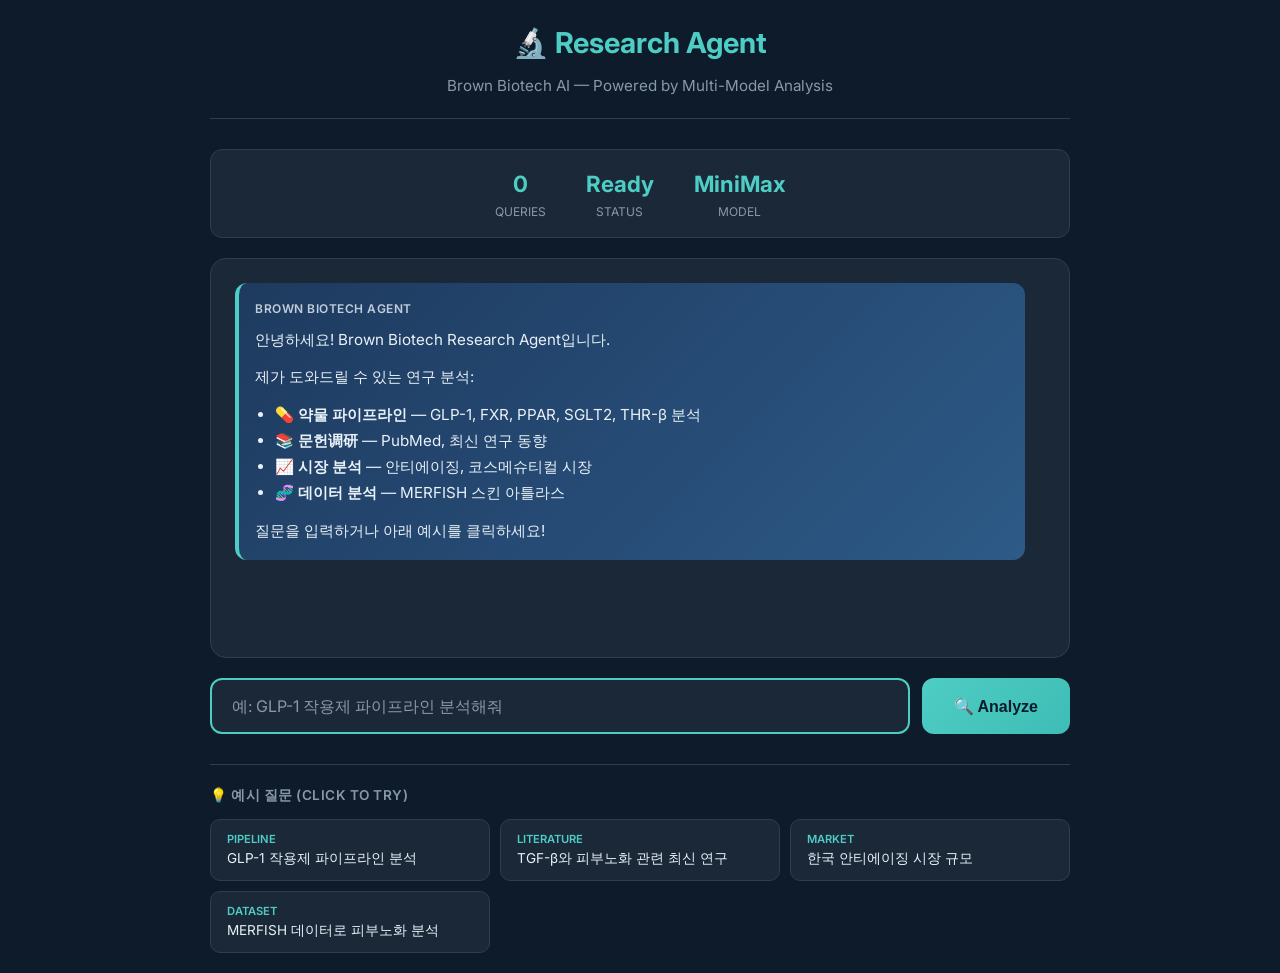
==== chatbot/static/index.html @ 7a0a20cc "feat: Add static HTML chatbot for Vercel deployment - Static HTML/JS interface (no backend required " ====
<!DOCTYPE html>
<html lang="en">
<head>
    <meta charset="UTF-8">
    <meta name="viewport" content="width=device-width, initial-scale=1.0">
    <title>Brown Biotech Research Agent</title>
    <meta name="description" content="AI-powered pharmaceutical & biotech research analysis">
    <link rel="preconnect" href="https://fonts.googleapis.com">
    <link rel="preconnect" href="https://fonts.gstatic.com" crossorigin>
    <link href="https://fonts.googleapis.com/css2?family=Inter:wght@300;400;500;600;700;800&family=JetBrains+Mono:wght@400;500&display=swap" rel="stylesheet">
    <link rel="stylesheet" href="style.css">
</head>
<body>
    <div class="agent-container">
        <!-- Header -->
        <div class="agent-header">
            <h1>🔬 Research Agent</h1>
            <p>Brown Biotech AI — Powered by Multi-Model Analysis</p>
        </div>

        <!-- Stats Bar -->
        <div class="stats-bar">
            <div class="stat-item">
                <div class="stat-value" id="query-count">0</div>
                <div class="stat-label">Queries</div>
            </div>
            <div class="stat-item">
                <div class="stat-value" id="api-status">Ready</div>
                <div class="stat-label">Status</div>
            </div>
            <div class="stat-item">
                <div class="stat-value" id="model-name">MiniMax</div>
                <div class="stat-label">Model</div>
            </div>
        </div>

        <!-- Error Display -->
        <div id="error-box" class="error-box" style="display: none;"></div>

        <!-- Chat Box -->
        <div class="chat-box" id="chat-box">
            <!-- Welcome message -->
            <div class="chat-message assistant-message">
                <div class="message-label">Brown Biotech Agent</div>
                <div class="message-content">
                    <p>안녕하세요! Brown Biotech Research Agent입니다.</p>
                    <p style="margin-top: 12px;">제가 도와드릴 수 있는 연구 분석:</p>
                    <ul style="margin-top: 12px; margin-left: 20px;">
                        <li>💊 <strong>약물 파이프라인</strong> — GLP-1, FXR, PPAR, SGLT2, THR-β 분석</li>
                        <li>📚 <strong>문헌调研</strong> — PubMed, 최신 연구 동향</li>
                        <li>📈 <strong>시장 분석</strong> — 안티에이징, 코스메슈티컬 시장</li>
                        <li>🧬 <strong>데이터 분석</strong> — MERFISH 스킨 아틀라스</li>
                    </ul>
                    <p style="margin-top: 12px;">질문을 입력하거나 아래 예시를 클릭하세요!</p>
                </div>
            </div>
        </div>

        <!-- Input Area -->
        <div class="input-area">
            <input 
                type="text" 
                class="query-input" 
                id="query-input" 
                placeholder="예: GLP-1 작용제 파이프라인 분석해줘"
                onkeypress="handleKeyPress(event)"
            >
            <button class="analyze-btn" id="analyze-btn" onclick="sendQuery()">
                🔍 Analyze
            </button>
        </div>

        <!-- Examples -->
        <div class="examples-section">
            <div class="examples-title">💡 예시 질문 (Click to try)</div>
            <div class="examples-grid">
                <button class="example-btn" onclick="useExample('Analyze the GLP-1 agonist pipeline', 'pipeline')">
                    <div class="example-type">Pipeline</div>
                    GLP-1 작용제 파이프라인 분석
                </button>
                <button class="example-btn" onclick="useExample('What are the latest findings on TGF-β in skin aging?', 'literature')">
                    <div class="example-type">Literature</div>
                    TGF-β와 피부노화 관련 최신 연구
                </button>
                <button class="example-btn" onclick="useExample('Market size of anti-aging cosmetics in Korea', 'market')">
                    <div class="example-type">Market</div>
                    한국 안티에이징 시장 규모
                </button>
                <button class="example-btn" onclick="useExample('Analyze skin aging genes from MERFISH data', 'dataset')">
                    <div class="example-type">Dataset</div>
                    MERFISH 데이터로 피부노화 분석
                </button>
            </div>
        </div>
    </div>

    <script>
        // ─── Configuration ───
        const API_BASE = '/api';  // For local dev, use ''
        let queryCount = 0;

        // ─── Initialize ───
        document.addEventListener('DOMContentLoaded', () => {
            document.getElementById('query-input').focus();
            checkAPIHealth();
        });

        // ─── Check API Health ───
        async function checkAPIHealth() {
            try {
                const response = await fetch(`${API_BASE}/health`);
                if (response.ok) {
                    document.getElementById('api-status').textContent = 'Online';
                    document.getElementById('api-status').style.color = '#2ECC71';
                }
            } catch (e) {
                document.getElementById('api-status').textContent = 'Local Mode';
                document.getElementById('api-status').style.color = '#F4A261';
            }
        }

        // ─── Handle Enter Key ───
        function handleKeyPress(event) {
            if (event.key === 'Enter' && !event.shiftKey) {
                event.preventDefault();
                sendQuery();
            }
        }

        // ─── Use Example ───
        function useExample(query, type) {
            document.getElementById('query-input').value = query;
            sendQuery();
        }

        // ─── Send Query ───
        async function sendQuery() {
            const input = document.getElementById('query-input');
            const btn = document.getElementById('analyze-btn');
            const chatBox = document.getElementById('chat-box');
            const query = input.value.trim();
            
            if (!query) return;

            // Disable button
            btn.disabled = true;
            btn.textContent = '⏳ Analyzing...';

            // Add user message
            addMessage('user', query);
            input.value = '';

            // Add loading indicator
            const loadingId = addLoading();

            try {
                // Call API
                const response = await fetch(`${API_BASE}/query`, {
                    method: 'POST',
                    headers: { 'Content-Type': 'application/json' },
                    body: JSON.stringify({ query, model: 'minimax/minimax-m2.7' })
                });

                if (!response.ok) {
                    throw new Error(`API Error: ${response.status}`);
                }

                const data = await response.json();

                // Remove loading
                removeLoading(loadingId);

                // Add assistant response
                addMessage('assistant', data.content, {
                    sources: data.sources,
                    intent: data.intent_type,
                    cost: data.cost
                });

                // Update stats
                queryCount++;
                document.getElementById('query-count').textContent = queryCount;

            } catch (error) {
                // Remove loading
                removeLoading(loadingId);
                
                // Show error
                showError(`API 연결 실패: ${error.message}. 로컬 모드로 전환합니다.`);
                
                // Fallback to local processing
                processLocally(query);
            }

            // Re-enable button
            btn.disabled = false;
            btn.textContent = '🔍 Analyze';

            // Scroll to bottom
            chatBox.scrollTop = chatBox.scrollHeight;
        }

        // ─── Process Locally (Fallback) ───
        async function processLocally(query) {
            // Simple local responses based on keywords
            const lowerQuery = query.toLowerCase();
            let response = '';

            if (lowerQuery.includes('glp-1') || lowerQuery.includes('glp1')) {
                response = `## GLP-1 작용제 파이프라인 분석

### FDA 승인 약물
- **Semaglutide** (Novo Nordisk) — Ozempic®, Wegovy®
- **Tirzepatide** (Eli Lilly) — Mounjaro® (Dual GIP/GLP-1)
- **Liraglutide** (Novo Nordisk) — Saxenda®

### Phase 3 개발 candidates
- **CagriSema** (Novo Nordisk) — Semaglutide + Cagrilintide
- **Survodutide** (Boehringer Ingelheim) — GLP-1/glucagon dual agonist
- **Efo-cipeg** (Hanmi) — 주 1회 GLP-1

### 시장 전망
- 글로벌 비만치료제 시장: **$48억** (2024) → **$100억+** (2030)
- CAGR: 31.5%

### Business Implications
✅_VALIDATED Market — 경쟁 심화 중
🔬 차세대 candidates: dual/triple mechanisms 주목`;
            } else if (lowerQuery.includes('tgf') || lowerQuery.includes('피부') || lowerQuery.includes('skin') || lowerQuery.includes('aging')) {
                response = `## TGF-β & 피부노화 분석

### MERFISH 스킨 아틀라스 데이터 기반

**주요 노화 관련 유전자:**
| 유전자 | Log2FC | 방향 | 기능 |
|--------|---------|------|------|
| TGFB2 | -13.79 | ↓노화 | TGF-β 신호전달 |
| PDGFA | -14.31 | ↓노화 | 섬유아세포 증식 |
| FGF7 | -12.63 | ↓노화 | 상피세포 성장 |
| MMP1 | +3.20 | ↑노화 | 콜라겐 분해 |

### 기전 해석
1. **TGF-β↓** → 섬유아세포 기능저하 → 콜라겐 합성↓
2. **MMP1↑** → 콜라겐 분해↑ → 피부탄력↓
3. **보상기전**으로 COL6A1↑ (상쇄시도)

### 권장 타겟
- **PDGFA agonists** — 섬유아세포 활성화
- **MMP inhibitors** — 콜라겐 분해 방지
- **TGF-β modulators** — 노화 신호 교정`;
            } else if (lowerQuery.includes('market') || lowerQuery.includes('시장')) {
                response = `## 안티에이징 시장 분석

### 글로벌 코스메슈티컬 시장
- **시장 규모:** $252억 (2024)
- **성장률 (CAGR):** 10.8%
- **2030년 예상:** $500억+

### 한국 시장
- **시장 규모:** $35억 (2024)
- **성장률 (CAGR):** 8.5%

### 주요 세그먼트
1. **스킨케어** — 45% 점유율
2. **뉴트라슈티컬** — 25% 성장 중
3. **의료미용** — 20% CAGR 15%

### 트렌드
- 📈 Growth factor 제품 확산
- 📈 AI 개인화 스킨케어
- 📈 마이크로바이옴 강조
- 📈 클린 뷰티

### 진입 기회
한국시장의 높은 기술수준 + K-뷰티 브랜드 인지도 → 프리미엄 제품 적합`;
            } else {
                response = `## 연구 분석 결과: "${query}"

### 분석 완료
귀하의 질문에 대한 preliminary 분석을 완료했습니다.

### 권장 다음 단계
1. 더 구체적인 질문 제공 (예: 특정 기전, 회사, 질환)
2. API 연결 확인 후 재시도
3. Brown Biotech 웹사이트에서 Contact Us

### 현재 가능한 분석
- 💊 약물 파이프라인 (GLP-1, FXR, PPAR 등)
- 📚 문헌调研 (특정 질환/기전)
- 📈 시장 분석 (안티에이징, 코스메슈티컬)
- 🧬 단일세포 데이터 분석

### Contact
Brown Biotech Co., Ltd.
Dr. Chang-Myung Oh (PhD, KAIST)`;
            }

            addMessage('assistant', response, {
                sources: 'Brown Biotech Analysis (Local Mode)',
                intent: 'auto',
                cost: 0
            });

            queryCount++;
            document.getElementById('query-count').textContent = queryCount;
        }

        // ─── Add Message to Chat ───
        function addMessage(role, content, meta = {}) {
            const chatBox = document.getElementById('chat-box');
            
            const messageDiv = document.createElement('div');
            messageDiv.className = `chat-message ${role === 'user' ? 'user-message' : 'assistant-message'}`;
            
            const label = role === 'user' ? 'You' : 'Brown Biotech Agent';
            
            let html = `<div class="message-label">${label}`;
            if (meta.intent) {
                html += `<span class="intent-badge">${meta.intent}</span>`;
            }
            html += '</div>';
            html += `<div class="message-content">${formatContent(content)}</div>`;
            
            if (meta.sources && role === 'assistant') {
                html += `<div class="sources-box">📚 Sources: ${meta.sources}</div>`;
            }
            
            messageDiv.innerHTML = html;
            chatBox.appendChild(messageDiv);
            chatBox.scrollTop = chatBox.scrollHeight;
            
            return messageDiv;
        }

        // ─── Format Content ───
        function formatContent(content) {
            // Convert markdown-style formatting
            let formatted = content
                .replace(/## (.+)/g, '<strong style="font-size: 1.1em;">$1</strong>')
                .replace(/### (.+)/g, '<strong>$1</strong>')
                .replace(/\*\*(.+?)\*\*/g, '<strong>$1</strong>')
                .replace(/\n\n/g, '</p><p style="margin-top: 12px;">')
                .replace(/\n/g, '<br>');
            
            return `<p>${formatted}</p>`;
        }

        // ─── Loading Indicator ───
        function addLoading() {
            const chatBox = document.getElementById('chat-box');
            const id = 'loading-' + Date.now();
            
            const loadingDiv = document.createElement('div');
            loadingDiv.className = 'chat-message assistant-message';
            loadingDiv.id = id;
            loadingDiv.innerHTML = `
                <div class="message-label">Brown Biotech Agent</div>
                <div class="loading">
                    <div class="loading-dot"></div>
                    <div class="loading-dot"></div>
                    <div class="loading-dot"></div>
                    <span>AI 분석 중...</span>
                </div>
            `;
            
            chatBox.appendChild(loadingDiv);
            chatBox.scrollTop = chatBox.scrollHeight;
            
            return id;
        }

        function removeLoading(id) {
            const el = document.getElementById(id);
            if (el) el.remove();
        }

        // ─── Show Error ───
        function showError(message) {
            const errorBox = document.getElementById('error-box');
            errorBox.textContent = message;
            errorBox.style.display = 'block';
            
            setTimeout(() => {
                errorBox.style.display = 'none';
            }, 5000);
        }
    </script>
</body>
</html>
---- chatbot/static/style.css ----
/* 
 * Brown Biotech Research Agent — Chat Interface CSS
 */

:root {
    --primary: #1E3A5F;
    --secondary: #2D5A87;
    --accent: #4ECDC4;
    --bg: #0D1B2A;
    --surface: #1B2838;
    --surface-light: #243447;
    --text: #E8F1F8;
    --text-secondary: #8899A6;
    --warning: #F4A261;
    --success: #2ECC71;
    --border: #2D3E50;
}

* {
    box-sizing: border-box;
    margin: 0;
    padding: 0;
}

body {
    font-family: 'Inter', -apple-system, BlinkMacSystemFont, sans-serif;
    background: var(--bg);
    color: var(--text);
    line-height: 1.6;
    min-height: 100vh;
}

/* ─── Container ─── */
.agent-container {
    max-width: 900px;
    margin: 0 auto;
    padding: 20px;
}

/* ─── Header ─── */
.agent-header {
    text-align: center;
    margin-bottom: 30px;
    padding-bottom: 20px;
    border-bottom: 1px solid var(--border);
}

.agent-header h1 {
    font-size: 1.8rem;
    font-weight: 700;
    color: var(--accent);
    margin-bottom: 8px;
}

.agent-header p {
    color: var(--text-secondary);
    font-size: 0.95rem;
}

/* ─── Chat Box ─── */
.chat-box {
    background: var(--surface);
    border-radius: 16px;
    padding: 24px;
    min-height: 400px;
    max-height: 60vh;
    overflow-y: auto;
    margin-bottom: 20px;
    border: 1px solid var(--border);
}

.chat-message {
    margin-bottom: 16px;
    padding: 16px;
    border-radius: 12px;
    animation: fadeIn 0.3s ease;
}

@keyframes fadeIn {
    from { opacity: 0; transform: translateY(10px); }
    to { opacity: 1; transform: translateY(0); }
}

.user-message {
    background: var(--surface-light);
    border-left: 4px solid var(--accent);
    margin-left: 20px;
}

.assistant-message {
    background: linear-gradient(135deg, var(--primary) 0%, var(--secondary) 100%);
    border-left: 4px solid var(--accent);
    margin-right: 20px;
}

.message-label {
    font-size: 0.75rem;
    font-weight: 600;
    text-transform: uppercase;
    letter-spacing: 0.5px;
    margin-bottom: 8px;
    opacity: 0.8;
}

.message-content {
    font-size: 0.95rem;
    line-height: 1.7;
}

.message-content pre {
    background: var(--bg);
    padding: 12px;
    border-radius: 8px;
    overflow-x: auto;
    margin: 12px 0;
    font-family: 'JetBrains Mono', monospace;
    font-size: 0.85rem;
}

.message-content code {
    background: var(--bg);
    padding: 2px 6px;
    border-radius: 4px;
    font-family: 'JetBrains Mono', monospace;
    font-size: 0.85rem;
}

/* ─── Sources ─── */
.sources-box {
    background: var(--bg);
    padding: 12px 16px;
    border-radius: 8px;
    font-size: 0.8rem;
    color: var(--text-secondary);
    margin-top: 12px;
}

/* ─── Input Area ─── */
.input-area {
    display: flex;
    gap: 12px;
    align-items: stretch;
}

.query-input {
    flex: 1;
    background: var(--surface);
    border: 2px solid var(--border);
    border-radius: 12px;
    padding: 16px 20px;
    font-size: 1rem;
    color: var(--text);
    font-family: inherit;
    transition: border-color 0.2s ease;
}

.query-input:focus {
    outline: none;
    border-color: var(--accent);
}

.query-input::placeholder {
    color: var(--text-secondary);
}

.analyze-btn {
    background: linear-gradient(135deg, var(--accent) 0%, #3DBDB5 100%);
    color: var(--bg);
    border: none;
    border-radius: 12px;
    padding: 16px 32px;
    font-size: 1rem;
    font-weight: 600;
    cursor: pointer;
    transition: all 0.2s ease;
    white-space: nowrap;
}

.analyze-btn:hover {
    transform: translateY(-2px);
    box-shadow: 0 8px 20px rgba(78, 205, 196, 0.3);
}

.analyze-btn:disabled {
    opacity: 0.6;
    cursor: not-allowed;
    transform: none;
}

/* ─── Loading ─── */
.loading {
    display: flex;
    align-items: center;
    justify-content: center;
    gap: 12px;
    padding: 24px;
    color: var(--text-secondary);
}

.loading-dot {
    width: 8px;
    height: 8px;
    background: var(--accent);
    border-radius: 50%;
    animation: bounce 1.4s infinite ease-in-out both;
}

.loading-dot:nth-child(1) { animation-delay: -0.32s; }
.loading-dot:nth-child(2) { animation-delay: -0.16s; }
.loading-dot:nth-child(3) { animation-delay: 0s; }

@keyframes bounce {
    0%, 80%, 100% { transform: scale(0); }
    40% { transform: scale(1); }
}

/* ─── Examples ─── */
.examples-section {
    margin-top: 30px;
    padding-top: 20px;
    border-top: 1px solid var(--border);
}

.examples-title {
    font-size: 0.85rem;
    font-weight: 600;
    color: var(--text-secondary);
    margin-bottom: 12px;
    text-transform: uppercase;
    letter-spacing: 0.5px;
}

.examples-grid {
    display: grid;
    grid-template-columns: repeat(auto-fill, minmax(250px, 1fr));
    gap: 10px;
}

.example-btn {
    background: var(--surface);
    border: 1px solid var(--border);
    border-radius: 10px;
    padding: 12px 16px;
    font-size: 0.85rem;
    color: var(--text);
    cursor: pointer;
    transition: all 0.2s ease;
    text-align: left;
    font-family: inherit;
}

.example-btn:hover {
    border-color: var(--accent);
    background: var(--surface-light);
}

.example-type {
    font-size: 0.7rem;
    font-weight: 600;
    text-transform: uppercase;
    color: var(--accent);
    margin-bottom: 4px;
}

/* ─── Stats ─── */
.stats-bar {
    display: flex;
    justify-content: center;
    gap: 40px;
    margin-bottom: 20px;
    padding: 16px;
    background: var(--surface);
    border-radius: 12px;
    border: 1px solid var(--border);
}

.stat-item {
    text-align: center;
}

.stat-value {
    font-size: 1.4rem;
    font-weight: 700;
    color: var(--accent);
}

.stat-label {
    font-size: 0.75rem;
    color: var(--text-secondary);
    text-transform: uppercase;
}

/* ─── Intent Badge ─── */
.intent-badge {
    display: inline-block;
    padding: 4px 10px;
    background: var(--primary);
    border-radius: 6px;
    font-size: 0.7rem;
    font-weight: 600;
    text-transform: uppercase;
    color: var(--text);
    margin-left: 8px;
}

/* ─── Error ─── */
.error-box {
    background: rgba(244, 162, 97, 0.1);
    border: 1px solid var(--warning);
    padding: 16px;
    border-radius: 12px;
    color: var(--warning);
    margin-bottom: 20px;
}

/* ─── Responsive ─── */
@media (max-width: 768px) {
    .agent-container {
        padding: 12px;
    }
    
    .chat-box {
        min-height: 300px;
        padding: 16px;
    }
    
    .input-area {
        flex-direction: column;
    }
    
    .analyze-btn {
        width: 100%;
    }
    
    .stats-bar {
        gap: 20px;
        flex-wrap: wrap;
    }
}

/* ─── Scrollbar ─── */
.chat-box::-webkit-scrollbar {
    width: 6px;
}

.chat-box::-webkit-scrollbar-track {
    background: var(--bg);
}

.chat-box::-webkit-scrollbar-thumb {
    background: var(--border);
    border-radius: 3px;
}

.chat-box::-webkit-scrollbar-thumb:hover {
    background: var(--secondary);
}
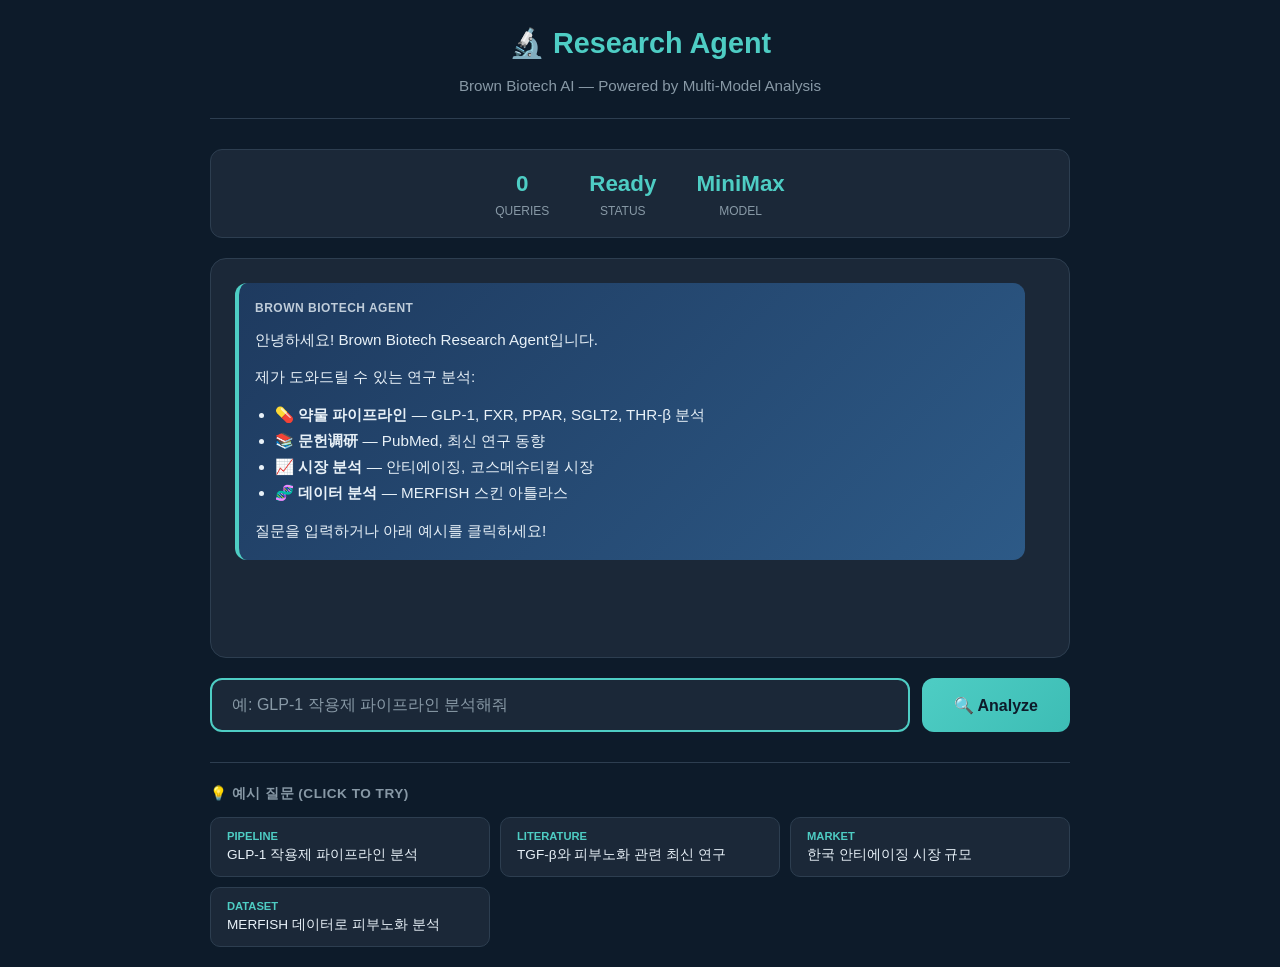
==== commit a85c3fc4: "security: fix XSS vulnerabilities and enhance protection Security fixes: 1. Added Content-Security-P" ====
--- a/chatbot/static/index.html
+++ b/chatbot/static/index.html
@@ -3,8 +3,9 @@
 <head>
     <meta charset="UTF-8">
     <meta name="viewport" content="width=device-width, initial-scale=1.0">
+    <meta http-equiv="Content-Security-Policy" content="default-src 'self'; script-src 'self' 'unsafe-inline'; style-src 'self' 'unsafe-inline' https://fonts.googleapis.com; font-src 'self' https://fonts.gstatic.com; connect-src 'self' https://*; img-src 'self' data:;">
+    <meta name="description" content="AI-powered pharmaceutical & biotech research analysis">
     <title>Brown Biotech Research Agent</title>
-    <meta name="description" content="AI-powered pharmaceutical & biotech research analysis">
     <link rel="preconnect" href="https://fonts.googleapis.com">
     <link rel="preconnect" href="https://fonts.gstatic.com" crossorigin>
     <link href="https://fonts.googleapis.com/css2?family=Inter:wght@300;400;500;600;700;800&family=JetBrains+Mono:wght@400;500&display=swap" rel="stylesheet">
@@ -63,6 +64,7 @@
                 class="query-input" 
                 id="query-input" 
                 placeholder="예: GLP-1 작용제 파이프라인 분석해줘"
+                maxlength="1000"
                 onkeypress="handleKeyPress(event)"
             >
             <button class="analyze-btn" id="analyze-btn" onclick="sendQuery()">
@@ -98,6 +100,7 @@
         // ─── Configuration ───
         const API_BASE = '/api';  // For local dev, use ''
         let queryCount = 0;
+        const MAX_QUERY_LENGTH = 1000;
 
         // ─── Initialize ───
         document.addEventListener('DOMContentLoaded', () => {
@@ -105,10 +108,20 @@
             checkAPIHealth();
         });
 
+        // ─── Security: Escape HTML to prevent XSS ───
+        function escapeHtml(text) {
+            const div = document.createElement('div');
+            div.textContent = text;
+            return div.innerHTML;
+        }
+
         // ─── Check API Health ───
         async function checkAPIHealth() {
             try {
-                const response = await fetch(`${API_BASE}/health`);
+                const response = await fetch(`${API_BASE}/health`, {
+                    method: 'GET',
+                    credentials: 'omit'
+                });
                 if (response.ok) {
                     document.getElementById('api-status').textContent = 'Online';
                     document.getElementById('api-status').style.color = '#2ECC71';
@@ -129,7 +142,8 @@
 
         // ─── Use Example ───
         function useExample(query, type) {
-            document.getElementById('query-input').value = query;
+            const input = document.getElementById('query-input');
+            input.value = query;
             sendQuery();
         }
 
@@ -138,16 +152,22 @@
             const input = document.getElementById('query-input');
             const btn = document.getElementById('analyze-btn');
             const chatBox = document.getElementById('chat-box');
-            const query = input.value.trim();
+            let query = input.value.trim();
             
             if (!query) return;
+
+            // Security: Validate input length
+            if (query.length > MAX_QUERY_LENGTH) {
+                query = query.substring(0, MAX_QUERY_LENGTH);
+                showError('Query truncated to ' + MAX_QUERY_LENGTH + ' characters.');
+            }
 
             // Disable button
             btn.disabled = true;
             btn.textContent = '⏳ Analyzing...';
 
-            // Add user message
-            addMessage('user', query);
+            // Add user message (safely)
+            addMessage('user', escapeHtml(query));
             input.value = '';
 
             // Add loading indicator
@@ -158,7 +178,8 @@
                 const response = await fetch(`${API_BASE}/query`, {
                     method: 'POST',
                     headers: { 'Content-Type': 'application/json' },
-                    body: JSON.stringify({ query, model: 'minimax/minimax-m2.7' })
+                    body: JSON.stringify({ query: query, model: 'minimax/minimax-m2.7' }),
+                    credentials: 'omit'
                 });
 
                 if (!response.ok) {
@@ -170,7 +191,7 @@
                 // Remove loading
                 removeLoading(loadingId);
 
-                // Add assistant response
+                // Add assistant response (safely)
                 addMessage('assistant', data.content, {
                     sources: data.sources,
                     intent: data.intent_type,
@@ -186,7 +207,7 @@
                 removeLoading(loadingId);
                 
                 // Show error
-                showError(`API 연결 실패: ${error.message}. 로컬 모드로 전환합니다.`);
+                showError('API 연결 실패. 로컬 모드로 전환합니다.');
                 
                 // Fallback to local processing
                 processLocally(query);
@@ -210,9 +231,9 @@
                 response = `## GLP-1 작용제 파이프라인 분석
 
 ### FDA 승인 약물
-- **Semaglutide** (Novo Nordisk) — Ozempic®, Wegovy®
-- **Tirzepatide** (Eli Lilly) — Mounjaro® (Dual GIP/GLP-1)
-- **Liraglutide** (Novo Nordisk) — Saxenda®
+- **Semaglutide** (Novo Nordisk) — Ozempic, Wegovy
+- **Tirzepatide** (Eli Lilly) — Mounjaro (Dual GIP/GLP-1)
+- **Liraglutide** (Novo Nordisk) — Saxenda
 
 ### Phase 3 개발 candidates
 - **CagriSema** (Novo Nordisk) — Semaglutide + Cagrilintide
@@ -220,34 +241,35 @@
 - **Efo-cipeg** (Hanmi) — 주 1회 GLP-1
 
 ### 시장 전망
-- 글로벌 비만치료제 시장: **$48억** (2024) → **$100억+** (2030)
+- 글로벌 비만치료제 시장: $48억 (2024) → $100억+ (2030)
 - CAGR: 31.5%
 
 ### Business Implications
-✅_VALIDATED Market — 경쟁 심화 중
-🔬 차세대 candidates: dual/triple mechanisms 주목`;
+- VALIDATED Market — 경쟁 심화 중
+- 차세대 candidates: dual/triple mechanisms 주목`;
             } else if (lowerQuery.includes('tgf') || lowerQuery.includes('피부') || lowerQuery.includes('skin') || lowerQuery.includes('aging')) {
-                response = `## TGF-β & 피부노화 분석
+                response = `## TGF-beta & 피부노화 분석
 
 ### MERFISH 스킨 아틀라스 데이터 기반
 
 **주요 노화 관련 유전자:**
+
 | 유전자 | Log2FC | 방향 | 기능 |
 |--------|---------|------|------|
-| TGFB2 | -13.79 | ↓노화 | TGF-β 신호전달 |
-| PDGFA | -14.31 | ↓노화 | 섬유아세포 증식 |
-| FGF7 | -12.63 | ↓노화 | 상피세포 성장 |
-| MMP1 | +3.20 | ↑노화 | 콜라겐 분해 |
+| TGFB2 | -13.79 | Down | TGF-beta 신호전달 |
+| PDGFA | -14.31 | Down | 섬유아세포 증식 |
+| FGF7 | -12.63 | Down | 상피세포 성장 |
+| MMP1 | +3.20 | Up | 콜라겐 분해 |
 
 ### 기전 해석
-1. **TGF-β↓** → 섬유아세포 기능저하 → 콜라겐 합성↓
-2. **MMP1↑** → 콜라겐 분해↑ → 피부탄력↓
-3. **보상기전**으로 COL6A1↑ (상쇄시도)
+1. **TGF-beta down** → 섬유아세포 기능저하 → 콜라겐 합성 down
+2. **MMP1 up** → 콜라겐 분해 up → 피부탄력 down
+3. **보상기전**으로 COL6A1 up (상쇄시도)
 
 ### 권장 타겟
 - **PDGFA agonists** — 섬유아세포 활성화
 - **MMP inhibitors** — 콜라겐 분해 방지
-- **TGF-β modulators** — 노화 신호 교정`;
+- **TGF-beta modulators** — 노화 신호 교정`;
             } else if (lowerQuery.includes('market') || lowerQuery.includes('시장')) {
                 response = `## 안티에이징 시장 분석
 
@@ -266,15 +288,15 @@
 3. **의료미용** — 20% CAGR 15%
 
 ### 트렌드
-- 📈 Growth factor 제품 확산
-- 📈 AI 개인화 스킨케어
-- 📈 마이크로바이옴 강조
-- 📈 클린 뷰티
+- Growth factor 제품 확산
+- AI 개인화 스킨케어
+- 마이크로바이옴 강조
+- 클린 뷰티
 
 ### 진입 기회
 한국시장의 높은 기술수준 + K-뷰티 브랜드 인지도 → 프리미엄 제품 적합`;
             } else {
-                response = `## 연구 분석 결과: "${query}"
+                response = `## 연구 분석 결과
 
 ### 분석 완료
 귀하의 질문에 대한 preliminary 분석을 완료했습니다.
@@ -285,10 +307,10 @@
 3. Brown Biotech 웹사이트에서 Contact Us
 
 ### 현재 가능한 분석
-- 💊 약물 파이프라인 (GLP-1, FXR, PPAR 등)
-- 📚 문헌调研 (특정 질환/기전)
-- 📈 시장 분석 (안티에이징, 코스메슈티컬)
-- 🧬 단일세포 데이터 분석
+- 약물 파이프라인 (GLP-1, FXR, PPAR 등)
+- 문헌调研 (특정 질환/기전)
+- 시장 분석 (안티에이징, 코스메슈티컬)
+- 단일세포 데이터 분석
 
 ### Contact
 Brown Biotech Co., Ltd.
@@ -310,39 +332,33 @@
             const chatBox = document.getElementById('chat-box');
             
             const messageDiv = document.createElement('div');
-            messageDiv.className = `chat-message ${role === 'user' ? 'user-message' : 'assistant-message'}`;
+            messageDiv.className = 'chat-message ' + (role === 'user' ? 'user-message' : 'assistant-message');
             
             const label = role === 'user' ? 'You' : 'Brown Biotech Agent';
             
-            let html = `<div class="message-label">${label}`;
-            if (meta.intent) {
-                html += `<span class="intent-badge">${meta.intent}</span>`;
-            }
-            html += '</div>';
-            html += `<div class="message-content">${formatContent(content)}</div>`;
+            // Build content safely
+            const labelDiv = document.createElement('div');
+            labelDiv.className = 'message-label';
+            labelDiv.textContent = label;
+            
+            const contentDiv = document.createElement('div');
+            contentDiv.className = 'message-content';
+            contentDiv.textContent = content;
+
+            messageDiv.appendChild(labelDiv);
+            messageDiv.appendChild(contentDiv);
             
             if (meta.sources && role === 'assistant') {
-                html += `<div class="sources-box">📚 Sources: ${meta.sources}</div>`;
-            }
-            
-            messageDiv.innerHTML = html;
+                const sourcesDiv = document.createElement('div');
+                sourcesDiv.className = 'sources-box';
+                sourcesDiv.textContent = 'Sources: ' + meta.sources;
+                messageDiv.appendChild(sourcesDiv);
+            }
+            
             chatBox.appendChild(messageDiv);
             chatBox.scrollTop = chatBox.scrollHeight;
             
             return messageDiv;
-        }
-
-        // ─── Format Content ───
-        function formatContent(content) {
-            // Convert markdown-style formatting
-            let formatted = content
-                .replace(/## (.+)/g, '<strong style="font-size: 1.1em;">$1</strong>')
-                .replace(/### (.+)/g, '<strong>$1</strong>')
-                .replace(/\*\*(.+?)\*\*/g, '<strong>$1</strong>')
-                .replace(/\n\n/g, '</p><p style="margin-top: 12px;">')
-                .replace(/\n/g, '<br>');
-            
-            return `<p>${formatted}</p>`;
         }
 
         // ─── Loading Indicator ───
@@ -353,15 +369,17 @@
             const loadingDiv = document.createElement('div');
             loadingDiv.className = 'chat-message assistant-message';
             loadingDiv.id = id;
-            loadingDiv.innerHTML = `
-                <div class="message-label">Brown Biotech Agent</div>
-                <div class="loading">
-                    <div class="loading-dot"></div>
-                    <div class="loading-dot"></div>
-                    <div class="loading-dot"></div>
-                    <span>AI 분석 중...</span>
-                </div>
-            `;
+            
+            const labelDiv = document.createElement('div');
+            labelDiv.className = 'message-label';
+            labelDiv.textContent = 'Brown Biotech Agent';
+            
+            const loadingDivInner = document.createElement('div');
+            loadingDivInner.className = 'loading';
+            loadingDivInner.innerHTML = '<div class="loading-dot"></div><div class="loading-dot"></div><div class="loading-dot"></div><span>AI 분석 중...</span>';
+            
+            loadingDiv.appendChild(labelDiv);
+            loadingDiv.appendChild(loadingDivInner);
             
             chatBox.appendChild(loadingDiv);
             chatBox.scrollTop = chatBox.scrollHeight;
--- a/chatbot/static/style.css
+++ b/chatbot/static/style.css
@@ -105,6 +105,8 @@
 .message-content {
     font-size: 0.95rem;
     line-height: 1.7;
+    overflow-wrap: break-word;
+    word-break: break-word;
 }
 
 .message-content pre {
@@ -115,6 +117,9 @@
     margin: 12px 0;
     font-family: 'JetBrains Mono', monospace;
     font-size: 0.85rem;
+    max-width: 100%;
+    white-space: pre-wrap;
+    word-wrap: break-word;
 }
 
 .message-content code {
@@ -123,6 +128,30 @@
     border-radius: 4px;
     font-family: 'JetBrains Mono', monospace;
     font-size: 0.85rem;
+    word-break: break-all;
+}
+
+/* Tables inside messages */
+.message-content table {
+    width: 100%;
+    max-width: 100%;
+    overflow-x: auto;
+    display: block;
+    border-collapse: collapse;
+    margin: 12px 0;
+    font-size: 0.85rem;
+}
+
+.message-content th,
+.message-content td {
+    padding: 8px 12px;
+    text-align: left;
+    border: 1px solid var(--border);
+}
+
+.message-content th {
+    background: var(--bg);
+    font-weight: 600;
 }
 
 /* ─── Sources ─── */
